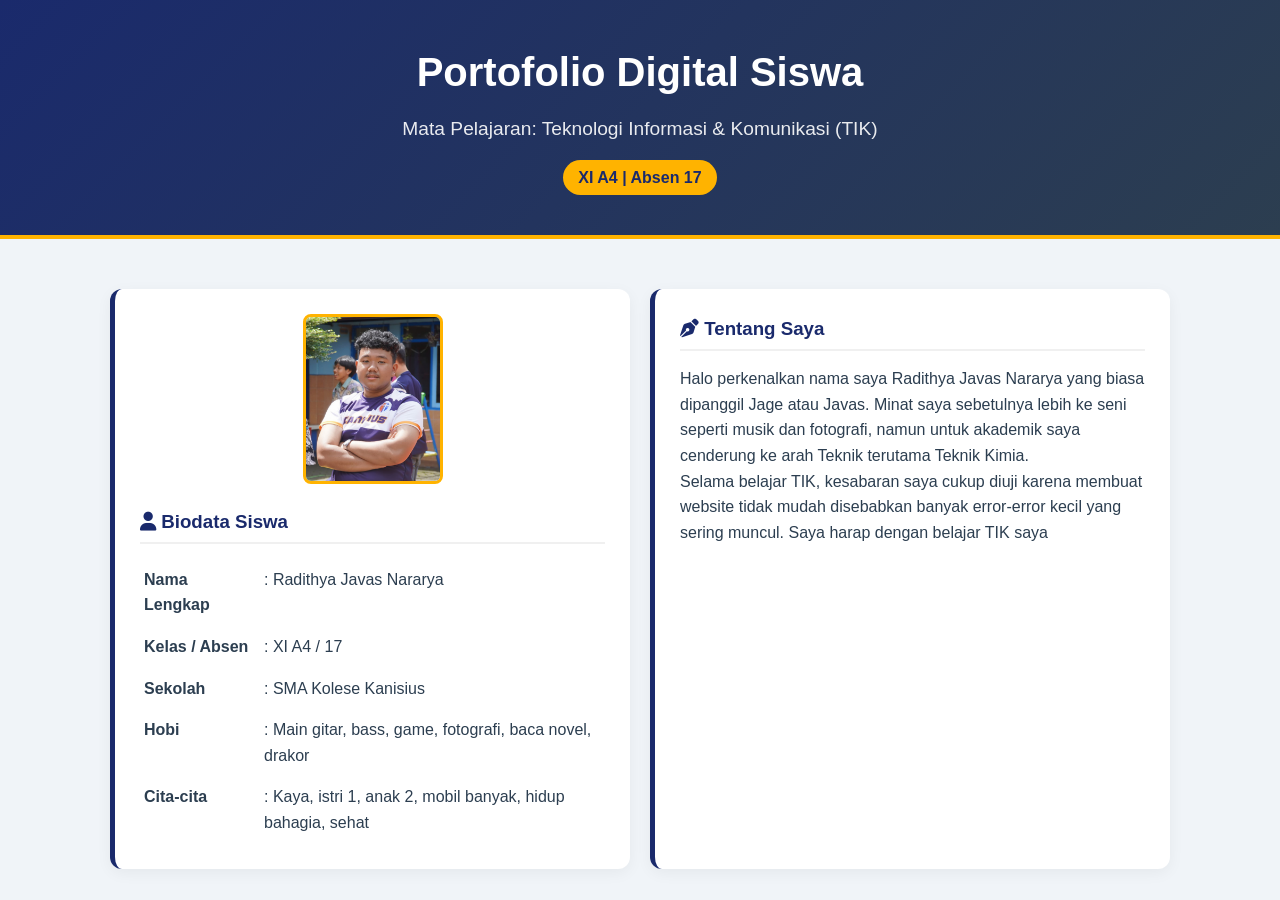
==== index.html @ 8dafc7df "Add files via upload" ====
<!DOCTYPE html>
<html lang="id">
<head>
    <meta charset="UTF-8">
    <meta name="viewport" content="width=device-width, initial-scale=1.0">
    <title>Portofolio TIK - Radithya Javas Nararya</title>
    <link rel="stylesheet" href="style.css">
    <link rel="stylesheet" href="https://cdnjs.cloudflare.com/ajax/libs/font-awesome/6.5.1/css/all.min.css">
</head>
<body>

    <header>
        <div class="header-container">
            <h1>Portofolio Digital Siswa</h1>
            <h2>Mata Pelajaran: Teknologi Informasi & Komunikasi (TIK)</h2>
            <div class="class-badge">XI A4 | Absen 17</div>
        </div>
    </header>

    <main class="container">
        <section class="profile-section">
            <div class="profile-card">
                <div class="profile-img-container">
                    <img src="WhatsApp Image 2026-05-23 at 7.45.58 PM.jpeg" alt="Foto Radithya Javas Nararya" class="profile-img">
                </div>
                <div class="profile-info">
                    <h3><i class="fa-solid fa-user"></i> Biodata Siswa</h3>
                    <table>
                        <tr><td><strong>Nama Lengkap</strong></td><td>: Radithya Javas Nararya</td></tr>
                        <tr><td><strong>Kelas / Absen</strong></td><td>: XI A4 / 17</td></tr>
                        <tr><td><strong>Sekolah</strong></td><td>: SMA Kolese Kanisius</td></tr>
                        <tr><td><strong>Hobi</strong></td><td>: Main gitar, bass, game, fotografi, baca novel, drakor</td></tr>
                        <tr><td><strong>Cita-cita</strong></td><td>: Kaya, istri 1, anak 2, mobil banyak, hidup bahagia, sehat</td></tr>
                    </table>
                </div>
            </div>

            <div class="about-card">
                <h3><i class="fa-solid fa-pen-nib"></i> Tentang Saya</h3>
                <p>Halo perkenalkan nama saya Radithya Javas Nararya yang biasa dipanggil Jage atau Javas. Minat saya sebetulnya lebih ke seni seperti musik dan fotografi, namun untuk akademik saya cenderung ke arah Teknik terutama Teknik Kimia.</p>
                <p>Selama belajar TIK, kesabaran saya cukup diuji karena membuat website tidak mudah disebabkan banyak error-error kecil yang sering muncul. Saya harap dengan belajar TIK saya
---- style.css ----
/* ==========================================
   1. GLOBAL RESET & TYPOGRAPHY
   ========================================== */
* {
    margin: 0;
    padding: 0;
    box-sizing: border-box;
    font-family: 'Segoe UI', Tahoma, Geneva, Verdana, sans-serif;
}

body {
    background-color: #f0f4f8;
    color: #2c3e50;
    line-height: 1.6;
}

.container {
    max-width: 1100px;
    margin: 0 auto;
    padding: 20px;
}

/* ==========================================
   2. HEADER STYLING
   ========================================== */
header {
    background: linear-gradient(135deg, #1a2a6c, #2c3e50);
    color: white;
    text-align: center;
    padding: 40px 20px;
    border-bottom: 4px solid #ffb300;
}

header h1 {
    font-size: 2.5rem;
    margin-bottom: 10px;
}

header h2 {
    font-size: 1.2rem;
    opacity: 0.9;
    font-weight: 300;
    margin-bottom: 15px;
}

.class-badge {
    background: #ffb300;
    color: #1a2a6c;
    display: inline-block;
    padding: 5px 15px;
    border-radius: 20px;
    font-weight: bold;
}

/* ==========================================
   3. PROFILE & ABOUT SECTION (FLEXBOX)
   ========================================== */
.profile-section {
    display: flex;
    flex-wrap: wrap;
    gap: 20px;
    margin-top: 30px;
}

.profile-card, .about-card, .project-page-card {
    background: white;
    padding: 25px;
    border-radius: 12px;
    box-shadow: 0 4px 15px rgba(0,0,0,0.05);
    flex: 1;
    min-width: 320px;
    border-left: 5px solid #1a2a6c;
}

.profile-img-container {
    text-align: center;
    margin-bottom: 15px;
}

.profile-img {
    width: 140px;
    height: 170px;
    object-fit: cover;
    border-radius: 8px;
    border: 3px solid #ffb300;
}

.profile-info h3, .about-card h3, .project-page-card h3 {
    color: #1a2a6c;
    margin-bottom: 15px;
    border-bottom: 2px solid #f0f0f0;
    padding-bottom: 5px;
}

.profile-info table {
    width: 100%;
    border-collapse: collapse;
}

.profile-info td {
    padding: 8px 4px;
    vertical-align: top;
}

.profile-info td:first-child {
    width: 120px;
    font-weight: bold;
}

.sub-title {
    margin-top: 25px;
    color: #1a2a6c;
    border-bottom: 2px solid #ffb300;
    display: inline-block;
    padding-bottom: 3px;
}

.learning-outcomes {
    list-style: none;
    margin-top: 10px;
}

.learning-outcomes li {
    margin-bottom: 8px;
    color: #555;
    font-size: 0.95rem;
}

.learning-outcomes i {
    color: #27ae60;
    margin-right: 10px;
}

/* ==========================================
   4. DATA TABLE STYLING
   ========================================== */
.table-section {
    margin-top: 40px;
}

.section-title {
    text-align: center;
    margin-bottom: 20px;
    font-size: 1.8rem;
    color: #1a2a6c;
}

.table-responsive {
    overflow-x: auto;
    background: white;
    border-radius: 8px;
    box-shadow: 0 4px 15px rgba(0,0,0,0.05);
}

.data-table {
    width: 100%;
    border-collapse: collapse;
}

.data-table th, .data-table td {
    padding: 15px;
    text-align: left;
    border-bottom: 1px solid #eee;
}

.data-table th {
    background: #1a2a6c;
    color: white;
}

.data-table tr:nth-child(even) {
    background-color: #f9f9f9;
}

.score {
    font-weight: bold;
    color}
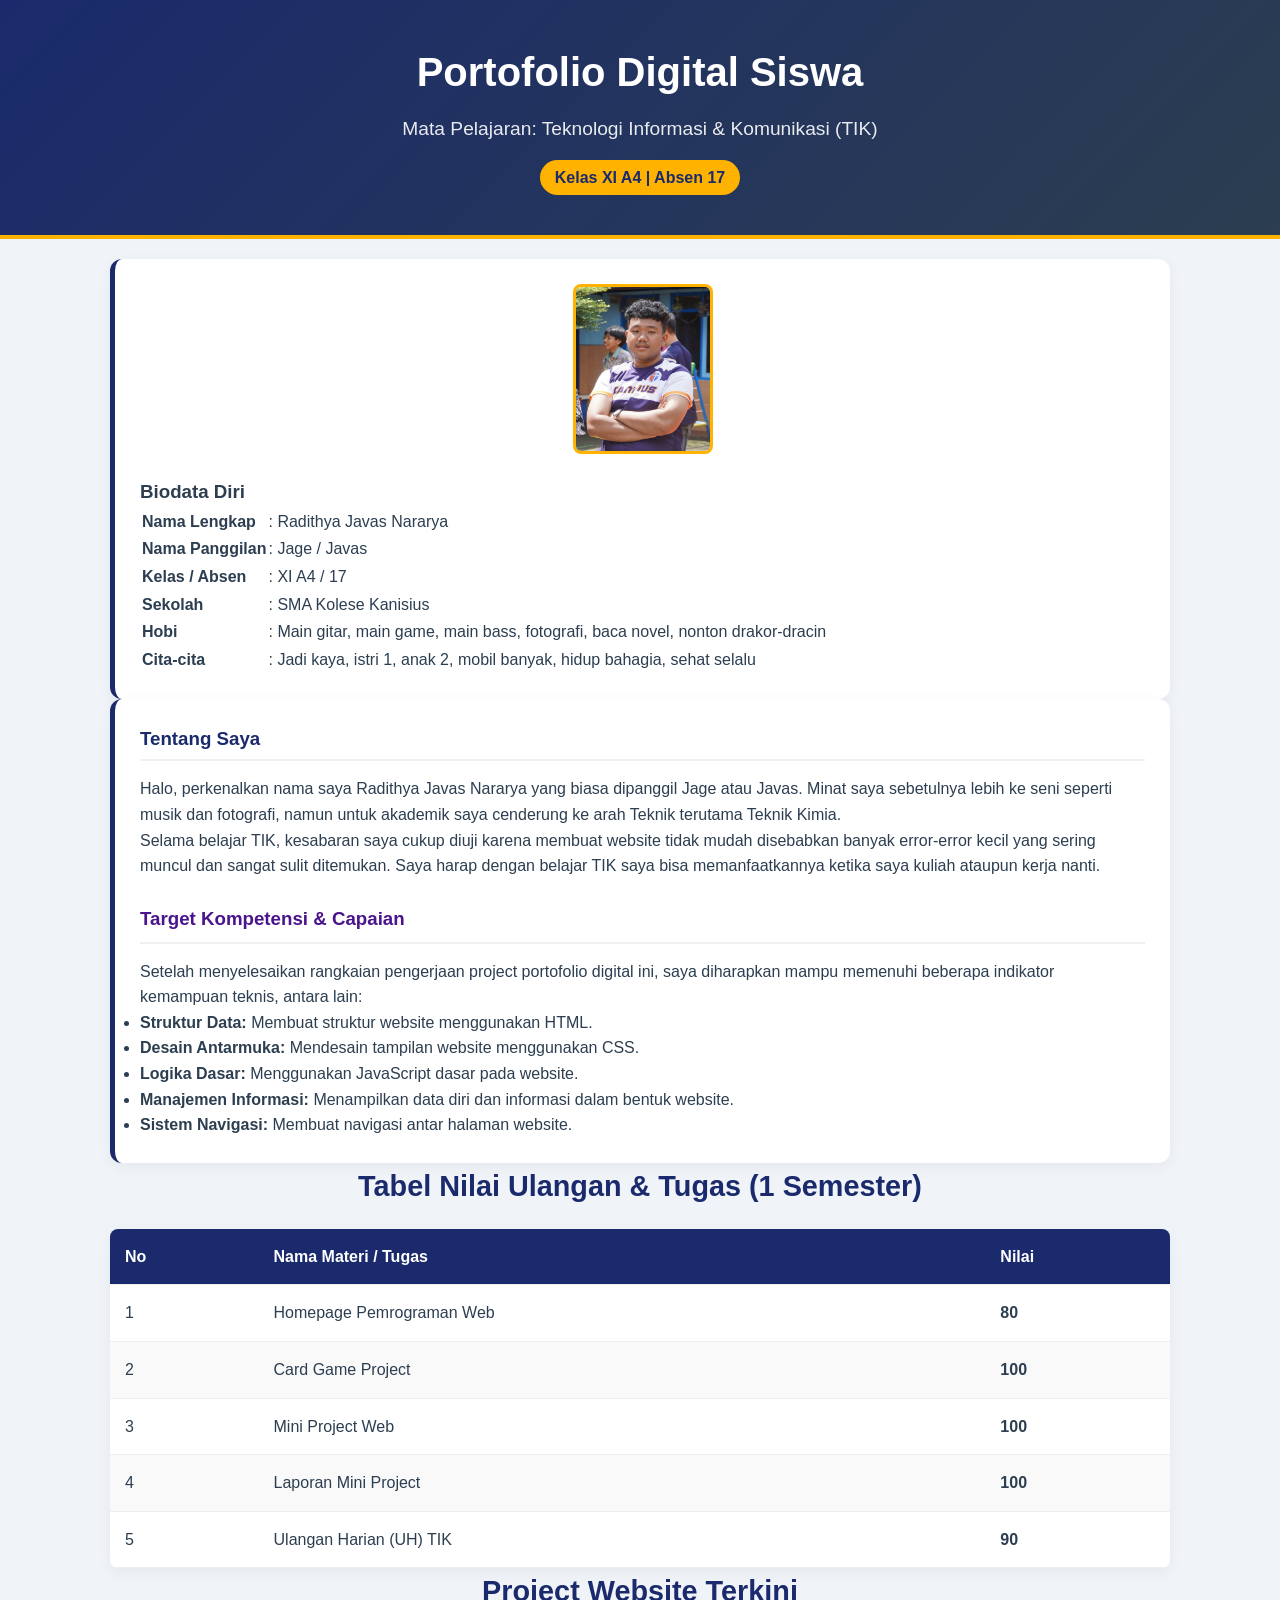
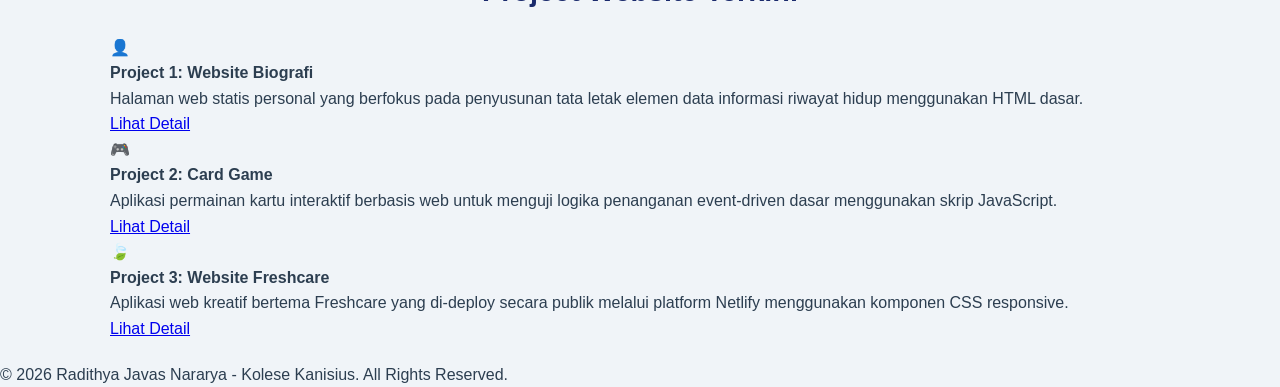
==== commit c1fff029: "Update index.html" ====
--- a/index.html
+++ b/index.html
@@ -5,7 +5,6 @@
     <meta name="viewport" content="width=device-width, initial-scale=1.0">
     <title>Portofolio TIK - Radithya Javas Nararya</title>
     <link rel="stylesheet" href="style.css">
-    <link rel="stylesheet" href="https://cdnjs.cloudflare.com/ajax/libs/font-awesome/6.5.1/css/all.min.css">
 </head>
 <body>
 
@@ -13,29 +12,119 @@
         <div class="header-container">
             <h1>Portofolio Digital Siswa</h1>
             <h2>Mata Pelajaran: Teknologi Informasi & Komunikasi (TIK)</h2>
-            <div class="class-badge">XI A4 | Absen 17</div>
+            <p class="class-badge">Kelas XI A4 | Absen 17</p>
         </div>
     </header>
 
     <main class="container">
-        <section class="profile-section">
+        <section class="profile">
             <div class="profile-card">
                 <div class="profile-img-container">
                     <img src="WhatsApp Image 2026-05-23 at 7.45.58 PM.jpeg" alt="Foto Radithya Javas Nararya" class="profile-img">
                 </div>
-                <div class="profile-info">
-                    <h3><i class="fa-solid fa-user"></i> Biodata Siswa</h3>
+                <div class="profile-details">
+                    <h3>Biodata Diri</h3>
                     <table>
                         <tr><td><strong>Nama Lengkap</strong></td><td>: Radithya Javas Nararya</td></tr>
+                        <tr><td><strong>Nama Panggilan</strong></td><td>: Jage / Javas</td></tr>
                         <tr><td><strong>Kelas / Absen</strong></td><td>: XI A4 / 17</td></tr>
                         <tr><td><strong>Sekolah</strong></td><td>: SMA Kolese Kanisius</td></tr>
-                        <tr><td><strong>Hobi</strong></td><td>: Main gitar, bass, game, fotografi, baca novel, drakor</td></tr>
-                        <tr><td><strong>Cita-cita</strong></td><td>: Kaya, istri 1, anak 2, mobil banyak, hidup bahagia, sehat</td></tr>
+                        <tr><td><strong>Hobi</strong></td><td>: Main gitar, main game, main bass, fotografi, baca novel, nonton drakor-dracin</td></tr>
+                        <tr><td><strong>Cita-cita</strong></td><td>: Jadi kaya, istri 1, anak 2, mobil banyak, hidup bahagia, sehat selalu</td></tr>
                     </table>
                 </div>
             </div>
 
             <div class="about-card">
-                <h3><i class="fa-solid fa-pen-nib"></i> Tentang Saya</h3>
-                <p>Halo perkenalkan nama saya Radithya Javas Nararya yang biasa dipanggil Jage atau Javas. Minat saya sebetulnya lebih ke seni seperti musik dan fotografi, namun untuk akademik saya cenderung ke arah Teknik terutama Teknik Kimia.</p>
-                <p>Selama belajar TIK, kesabaran saya cukup diuji karena membuat website tidak mudah disebabkan banyak error-error kecil yang sering muncul. Saya harap dengan belajar TIK saya+                <h3>Tentang Saya</h3>
+                <p>Halo, perkenalkan nama saya Radithya Javas Nararya yang biasa dipanggil Jage atau Javas. Minat saya sebetulnya lebih ke seni seperti musik dan fotografi, namun untuk akademik saya cenderung ke arah Teknik terutama Teknik Kimia.</p>
+                <p>Selama belajar TIK, kesabaran saya cukup diuji karena membuat website tidak mudah disebabkan banyak error-error kecil yang sering muncul dan sangat sulit ditemukan. Saya harap dengan belajar TIK saya bisa memanfaatkannya ketika saya kuliah ataupun kerja nanti.</p>
+                
+                <h3 style="margin-top: 25px; color: #4a148c; border-bottom: 2px solid #f0f0f0; padding-bottom: 8px;">Target Kompetensi & Capaian</h3>
+                <p>Setelah menyelesaikan rangkaian pengerjaan project portofolio digital ini, saya diharapkan mampu memenuhi beberapa indikator kemampuan teknis, antara lain:</p>
+                <ul class="competence-list">
+                    <li><strong>Struktur Data:</strong> Membuat struktur website menggunakan HTML.</li>
+                    <li><strong>Desain Antarmuka:</strong> Mendesain tampilan website menggunakan CSS.</li>
+                    <li><strong>Logika Dasar:</strong> Menggunakan JavaScript dasar pada website.</li>
+                    <li><strong>Manajemen Informasi:</strong> Menampilkan data diri dan informasi dalam bentuk website.</li>
+                    <li><strong>Sistem Navigasi:</strong> Membuat navigasi antar halaman website.</li>
+                </ul>
+            </div>
+        </section>
+
+        <section class="nilai">
+            <h3 class="section-title">Tabel Nilai Ulangan & Tugas (1 Semester)</h3>
+            <div class="table-responsive">
+                <table class="data-table">
+                    <thead>
+                        <tr>
+                            <th>No</th>
+                            <th>Nama Materi / Tugas</th>
+                            <th>Nilai</th>
+                        </tr>
+                    </thead>
+                    <tbody>
+                        <tr>
+                            <td>1</td>
+                            <td>Homepage Pemrograman Web</td>
+                            <td class="score text-center">80</td>
+                        </tr>
+                        <tr>
+                            <td>2</td>
+                            <td>Card Game Project</td>
+                            <td class="score text-center">100</td>
+                        </tr>
+                        <tr>
+                            <td>3</td>
+                            <td>Mini Project Web</td>
+                            <td class="score text-center">100</td>
+                        </tr>
+                        <tr>
+                            <td>4</td>
+                            <td>Laporan Mini Project</td>
+                            <td class="score text-center">100</td>
+                        </tr>
+                        <tr>
+                            <td>5</td>
+                            <td>Ulangan Harian (UH) TIK</td>
+                            <td class="score text-center">90</td>
+                        </tr>
+                    </tbody>
+                </table>
+            </div>
+        </section>
+
+        <section class="projects">
+            <h3 class="section-title">Project Website Terkini</h3>
+            <div class="projects-grid">
+                <div class="project-card">
+                    <div class="project-icon">👤</div>
+                    <h4>Project 1: Website Biografi</h4>
+                    <p>Halaman web statis personal yang berfokus pada penyusunan tata letak elemen data informasi riwayat hidup menggunakan HTML dasar.</p>
+                    <a href="project1.html" class="btn">Lihat Detail</a>
+                </div>
+
+                <div class="project-card">
+                    <div class="project-icon">🎮</div>
+                    <h4>Project 2: Card Game</h4>
+                    <p>Aplikasi permainan kartu interaktif berbasis web untuk menguji logika penanganan event-driven dasar menggunakan skrip JavaScript.</p>
+                    <a href="project2.html" class="btn">Lihat Detail</a>
+                </div>
+
+                <div class="project-card">
+                    <div class="project-icon">🍃</div>
+                    <h4>Project 3: Website Freshcare</h4>
+                    <p>Aplikasi web kreatif bertema Freshcare yang di-deploy secara publik melalui platform Netlify menggunakan komponen CSS responsive.</p>
+                    <a href="project3.html" class="btn">Lihat Detail</a>
+                </div>
+            </div>
+        </section>
+    </main>
+
+    <footer>
+        <p>&copy; 2026 Radithya Javas Nararya - Kolese Kanisius. All Rights Reserved.</p>
+    </footer>
+
+    <script src="script.js"></script>
+</body>
+</html>
